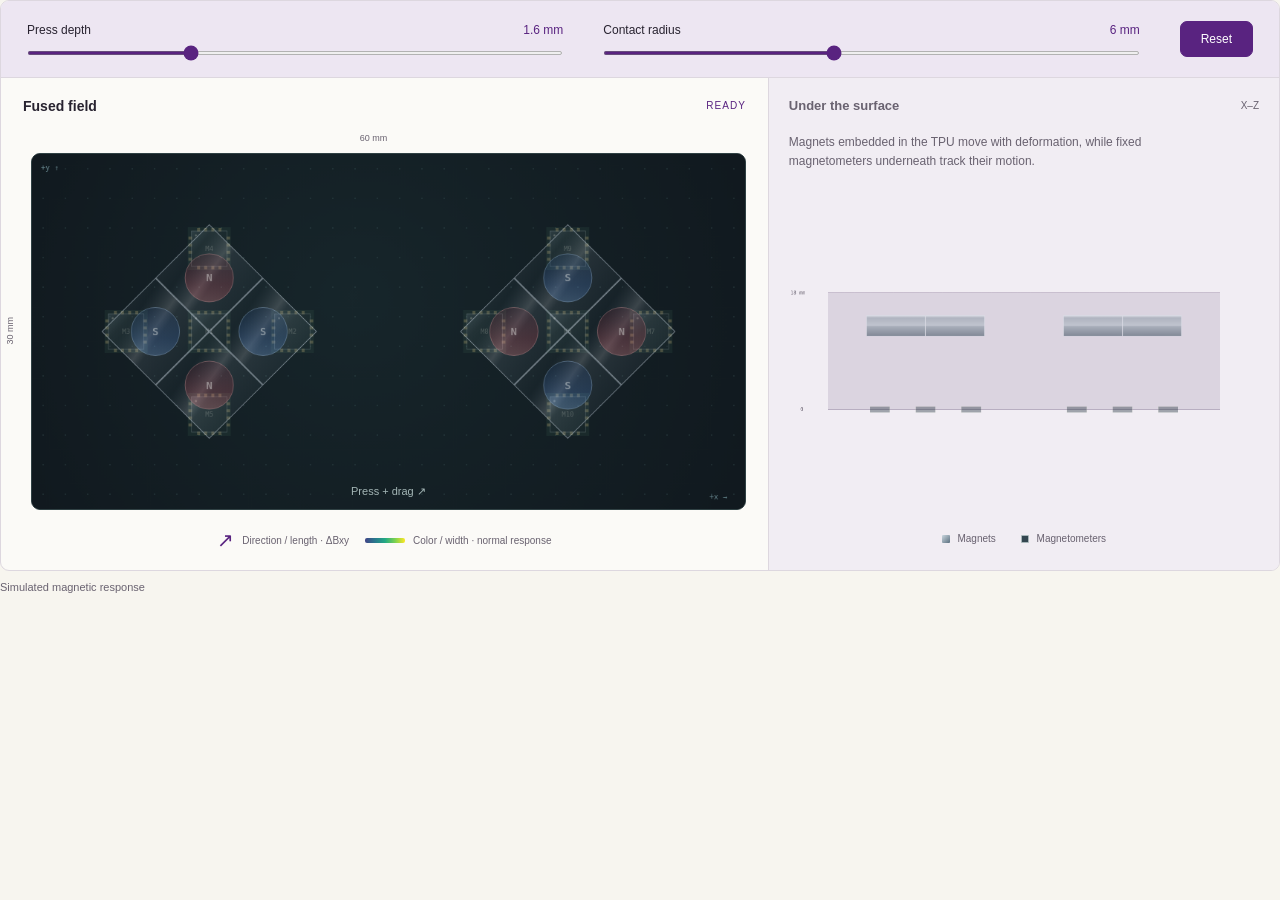
==== interactive/touch/index.html @ 54abc70d "Explain embedded magnets and fixed magnetometers in interactive section" ====
<!doctype html>
<html lang="en"><head><meta charset="UTF-8"><meta name="viewport" content="width=device-width, initial-scale=1"><title>PanoTac · Touch Lab</title><meta name="description" content="Press and drag to explore a simulated tactile field."><link rel="stylesheet" href="style.css?v=section-description-v3"></head>
<body><main>


<section class="instrument" aria-label="Interactive tactile simulator">
<div class="controls" aria-label="Contact settings">
<div class="control"><label for="depth">Press depth <output id="depthValue">1.6 mm</output></label><input id="depth" type="range" min="1" max="3" step="0.1" value="1.6"></div>
<div class="control"><label for="radius">Contact radius <output id="radiusValue">6 mm</output></label><input id="radius" type="range" min="3" max="10" step="0.5" value="6"></div>
<button id="reset">Reset</button>
</div>
<div class="workspace"><div class="toolbar"><h1>Fused field</h1><span id="status" role="status">READY</span></div>
<div class="surface-wrap"><canvas id="surface" width="960" height="480" aria-label="Tactile field with eight magnets and ten fixed magnetometers. Press and drag to apply shear."></canvas><span class="axis-top">60 mm</span><span class="axis-side">30 mm</span><div id="hint">Press + drag ↗</div></div>
<div class="legend"><span><i class="legend-arrow">↗</i> Direction / length · ΔBxy</span><span><i class="ramp"></i> Color / width · normal response</span></div>
<div class="cross-section"><div class="section-label"><span>Under the surface</span><span>X–Z</span></div><p class="section-description">Magnets embedded in the TPU move with deformation, while fixed magnetometers underneath track their motion.</p><canvas id="section" width="960" height="320" aria-label="X-Z cross-section through the TPU pockets and magnets above fixed magnetometers"></canvas><div class="section-key"><span><i class="dot magnet"></i> Magnets</span><span><i class="dot sensor"></i> Magnetometers</span></div></div>
</div></section>
<p class="footnote">Simulated magnetic response</p>
</main><script type="module" src="app.mjs"></script><script>new ResizeObserver(()=>parent.postMessage({type:"panotac-touch-height",height:Math.ceil(document.body.getBoundingClientRect().height)},location.origin)).observe(document.body);</script></body></html>
---- interactive/touch/style.css ----
500;600;700&family=IBM+Plex+Mono:wght@400;500&display=swap');
:root{color-scheme:dark;--bg:#101313;--ink:#e9eeea;--line:#2a3334;--lime:#c1e88a;--mono:'IBM Plex Mono',monospace}
*{box-sizing:border-box}body{margin:0;background:var(--bg);color:var(--ink);font:15px 'DM Sans',system-ui,sans-serif}main{max-width:1100px;margin:auto;padding:0 32px}a{color:inherit}button,a,input{-webkit-tap-highlight-color:transparent}button:focus-visible,a:focus-visible,input:focus-visible{outline:2px solid var(--lime);outline-offset:5px}
header{height:76px;display:flex;align-items:center;border-bottom:1px solid var(--line)}.brand{text-decoration:none;font-size:22px;font-weight:700;display:flex;align-items:center;gap:17px}.brand span{font:10px var(--mono);letter-spacing:2px;color:#9daea5}.instruction{margin:24px 0;color:#a9b9b0;font-size:14px}
.instrument{border:1px solid var(--line);border-radius:14px;overflow:hidden;background:#111718}.controls{display:flex;align-items:center;gap:40px;padding:24px 28px;background:#161d1c;border-bottom:1px solid var(--line)}.control{flex:1;min-width:0}.control label{display:flex;justify-content:space-between;gap:12px;font-size:12px;margin-bottom:14px}output{color:var(--lime);font:11px var(--mono)}input[type=range]{display:block;width:100%;height:4px;accent-color:var(--lime);margin:0;cursor:pointer}button{font:12px 'DM Sans',system-ui,sans-serif;color:#c7d2cb;cursor:pointer;background:#25312b;border:1px solid #415246;border-radius:7px;padding:10px 20px}button:hover{background:#304035}
.toolbar{height:55px;display:flex;align-items:center;justify-content:space-between;padding:0 28px}.toolbar h1{font-size:14px;font-weight:500;margin:0}#status{font:9px var(--mono);color:var(--lime);letter-spacing:1px}.surface-wrap{position:relative;margin:22px 35px 8px}#surface{display:block;width:100%;height:auto;aspect-ratio:2;touch-action:none;cursor:crosshair;background:#111b20;border:1px solid #304144;border-radius:9px}#hint{pointer-events:none;position:absolute;bottom:12px;left:0;right:0;text-align:center;font:11px var(--mono);color:#a3b5b5;transition:opacity .3s}.axis-top{position:absolute;top:-20px;left:46%;font:9px var(--mono);color:#657c7e}.axis-side{position:absolute;left:-26px;top:46%;writing-mode:vertical-rl;transform:rotate(180deg);font:9px var(--mono);color:#657c7e}
.legend{padding:12px 20px 20px;display:flex;gap:24px;align-items:center;justify-content:center;font-size:11px;color:#9aada3}.legend>span{display:flex;align-items:center;gap:8px}.legend-arrow{font-style:normal;font-size:20px;color:#92b7ae}.ramp{display:inline-block;width:40px;height:5px;border-radius:2px;background:linear-gradient(90deg,#414487,#2a788e,#22a884,#7ad151,#fde725)}
.cross-section{border-top:1px solid var(--line);padding:17px 25px 16px;background:#131a1b}.section-label{display:flex;justify-content:space-between;font:10px var(--mono);color:#a2b3aa}.section-label span+span{color:#708582}#section{display:block;width:100%;height:auto;aspect-ratio:3 / 1;margin:5px 0}.section-key{display:flex;justify-content:center;font-size:10px;color:#859b90;gap:25px}.dot{display:inline-block;width:8px;height:8px;margin-right:5px;vertical-align:middle;border-radius:1px}.magnet{background:linear-gradient(135deg,#cbd7df,#5b6f7f)}.sensor{background:#344650;border:1px solid #a9b7b9}.footnote{margin:16px 0 28px;font-size:10px;color:#6f8478}
@media(max-width:600px){main{padding:0 16px}header{height:62px}.instruction{font-size:12px;margin:20px 0}.controls{padding:20px 18px;gap:25px 20px;display:grid;grid-template-columns:1fr auto}.control{grid-column:1}.controls button{grid-column:2;grid-row:1/3;padding:10px 12px}.toolbar{padding:0 18px}.surface-wrap{margin:22px 22px 8px}.axis-side{left:-18px}#hint{font-size:9px}.legend{flex-wrap:wrap;gap:4px 16px;font-size:9px;padding:8px 10px 16px}.cross-section{padding:15px 14px}.section-key{font-size:9px}}

/* PanoTac website theme; signal colors retain their scientific scale. */
:root{color-scheme:light;--bg:#f7f5ef;--ink:#282330;--line:#ddd7df;--lime:#592380;--mono:Arial,Helvetica,sans-serif}
body{font-family:Arial,Helvetica,sans-serif}main{max-width:none;padding:0}
.instrument{background:#fbfaf7;border-radius:9px}.controls{background:#ede6f2;padding:20px 26px}.control label{font-size:12px}output{font-size:12px;font-variant-numeric:tabular-nums}
button{font-family:Arial,Helvetica,sans-serif;background:#592380;border-color:#592380;color:#fff}button:hover{background:#41165f}
.toolbar h1{font-weight:600}.axis-top,.axis-side{color:#696270}.legend{color:#696270}.legend-arrow{color:#592380}
.cross-section{background:#f1edf3}.section-label,.section-label span+span,.section-key{color:#696270}.section-label{font-size:11px}.footnote{color:#696270;margin:10px 0 0;font-size:11px}.surface-wrap{margin-top:22px}#surface{background:#101a20}#status{font-size:10px}
@media(max-width:600px){main{padding:0}.controls{padding:18px}.legend{line-height:1.5}.footnote{font-size:10px}}

/* Keep the contact field and its deformation visible together. */
.workspace{display:grid;grid-template-columns:minmax(0,3fr) minmax(0,2fr);grid-template-rows:55px auto auto}
.toolbar{grid-column:1;grid-row:1;padding:0 22px}
.surface-wrap{grid-column:1;grid-row:2;margin:20px 22px 8px 30px}
.legend{grid-column:1;grid-row:3;flex-wrap:wrap;gap:4px 16px;padding:10px 12px 18px;font-size:10px}
.cross-section{grid-column:2;grid-row:1/4;border-top:0;border-left:1px solid var(--line);padding:0 20px 18px;display:flex;flex-direction:column;justify-content:center;min-width:0}
.section-label{height:55px;flex-shrink:0;align-items:center;font:600 13px Arial,Helvetica,sans-serif;margin-bottom:auto}.section-label span+span{font-size:10px;font-weight:400}
#section{margin:18px 0;width:100%;height:auto;aspect-ratio:3/1}.section-key{margin-top:auto;min-height:28px;align-items:center}
@media(max-width:650px){.workspace{display:block}.toolbar{height:44px}.surface-wrap{max-width:460px;margin:20px auto 8px;width:calc(100% - 48px)}.cross-section{border-left:0;border-top:1px solid var(--line);padding:0 18px 12px}.section-label{height:40px}#section{max-width:400px;margin:0 auto 8px}.section-key{min-height:20px}.controls{padding:14px 18px;gap:18px}.control label{margin-bottom:10px}}

.section-label{margin-bottom:0}.section-description{font:12px/1.6 Arial,Helvetica,sans-serif;color:#696270;margin:0 0 auto;max-width:360px} .cross-section #section{margin-top:24px}@media(max-width:650px){.section-description{max-width:none;margin-bottom:14px}.cross-section #section{margin-top:0}}
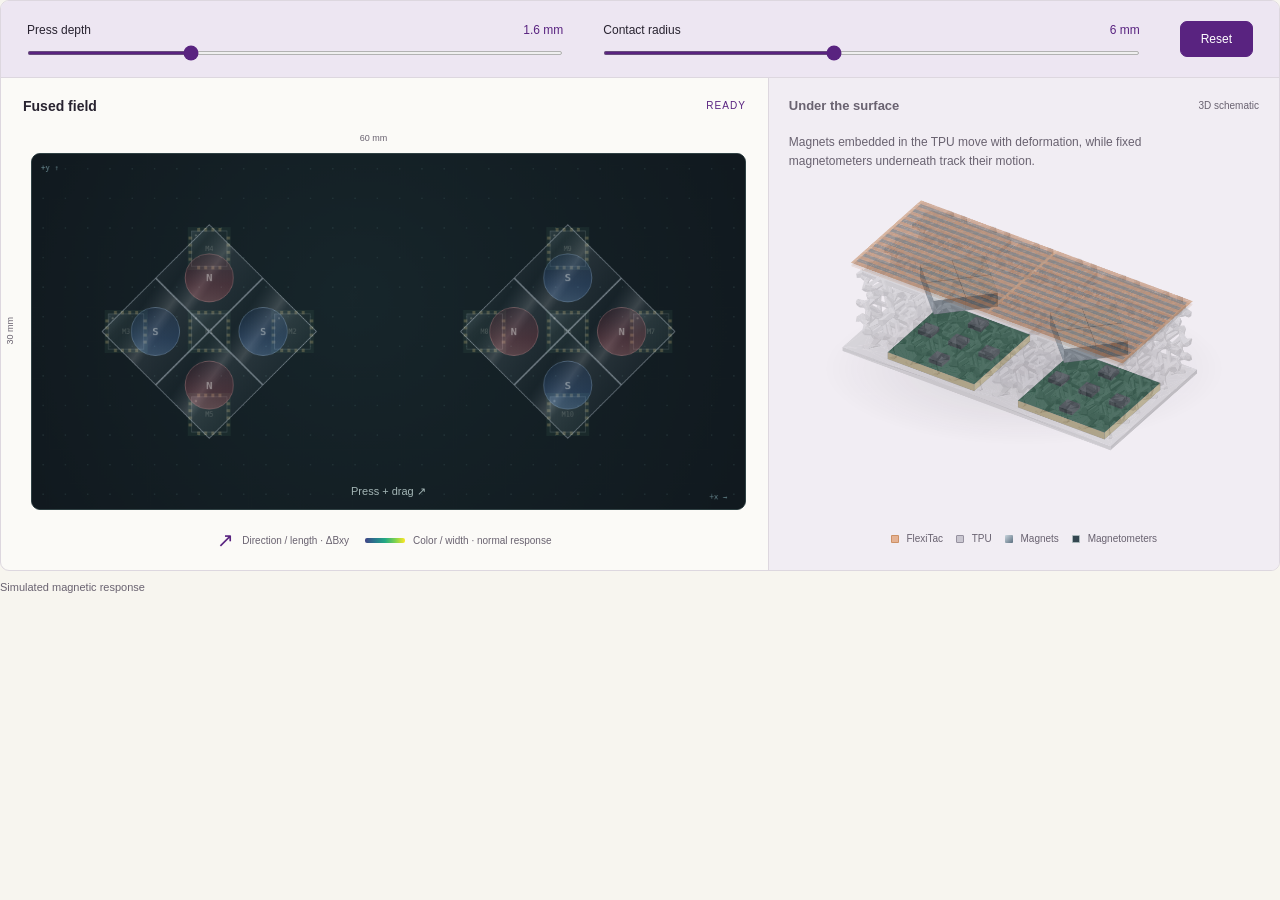
==== commit 476b9ba0: "Show Blender-based tactile assembly with transparent FlexiTac" ====
--- a/interactive/touch/index.html
+++ b/interactive/touch/index.html
@@ -1,5 +1,5 @@
 <!doctype html>
-<html lang="en"><head><meta charset="UTF-8"><meta name="viewport" content="width=device-width, initial-scale=1"><title>PanoTac · Touch Lab</title><meta name="description" content="Press and drag to explore a simulated tactile field."><link rel="stylesheet" href="style.css?v=section-description-v3"></head>
+<html lang="en"><head><meta charset="UTF-8"><meta name="viewport" content="width=device-width, initial-scale=1"><title>PanoTac · Touch Lab</title><meta name="description" content="Press and drag to explore a simulated tactile field."><link rel="stylesheet" href="style.css?v=flexitac-v1"></head>
 <body><main>
 
 
@@ -12,7 +12,7 @@
 <div class="workspace"><div class="toolbar"><h1>Fused field</h1><span id="status" role="status">READY</span></div>
 <div class="surface-wrap"><canvas id="surface" width="960" height="480" aria-label="Tactile field with eight magnets and ten fixed magnetometers. Press and drag to apply shear."></canvas><span class="axis-top">60 mm</span><span class="axis-side">30 mm</span><div id="hint">Press + drag ↗</div></div>
 <div class="legend"><span><i class="legend-arrow">↗</i> Direction / length · ΔBxy</span><span><i class="ramp"></i> Color / width · normal response</span></div>
-<div class="cross-section"><div class="section-label"><span>Under the surface</span><span>X–Z</span></div><p class="section-description">Magnets embedded in the TPU move with deformation, while fixed magnetometers underneath track their motion.</p><canvas id="section" width="960" height="320" aria-label="X-Z cross-section through the TPU pockets and magnets above fixed magnetometers"></canvas><div class="section-key"><span><i class="dot magnet"></i> Magnets</span><span><i class="dot sensor"></i> Magnetometers</span></div></div>
+<div class="cross-section"><div class="section-label"><span>Under the surface</span><span>3D schematic</span></div><p class="section-description">Magnets embedded in the TPU move with deformation, while fixed magnetometers underneath track their motion.</p><canvas id="section" width="960" height="600" aria-label="3D schematic of eight embedded magnets above fixed magnetometers"></canvas><div class="section-key"><span><i class="dot flexitac"></i> FlexiTac</span><span><i class="dot tpu"></i> TPU</span><span><i class="dot magnet"></i> Magnets</span><span><i class="dot sensor"></i> Magnetometers</span></div></div>
 </div></section>
 <p class="footnote">Simulated magnetic response</p>
-</main><script type="module" src="app.mjs"></script><script>new ResizeObserver(()=>parent.postMessage({type:"panotac-touch-height",height:Math.ceil(document.body.getBoundingClientRect().height)},location.origin)).observe(document.body);</script></body></html>
+</main><script type="module" src="app.mjs?v=blender-flexitac-v2"></script><script>new ResizeObserver(()=>parent.postMessage({type:"panotac-touch-height",height:Math.ceil(document.body.getBoundingClientRect().height)},location.origin)).observe(document.body);</script></body></html>
--- a/interactive/touch/style.css
+++ b/interactive/touch/style.css
@@ -28,3 +28,9 @@
 @media(max-width:650px){.workspace{display:block}.toolbar{height:44px}.surface-wrap{max-width:460px;margin:20px auto 8px;width:calc(100% - 48px)}.cross-section{border-left:0;border-top:1px solid var(--line);padding:0 18px 12px}.section-label{height:40px}#section{max-width:400px;margin:0 auto 8px}.section-key{min-height:20px}.controls{padding:14px 18px;gap:18px}.control label{margin-bottom:10px}}
 
 .section-label{margin-bottom:0}.section-description{font:12px/1.6 Arial,Helvetica,sans-serif;color:#696270;margin:0 0 auto;max-width:360px} .cross-section #section{margin-top:24px}@media(max-width:650px){.section-description{max-width:none;margin-bottom:14px}.cross-section #section{margin-top:0}}
+
+#section{aspect-ratio:960/420}
+
+#section{aspect-ratio:960/600;max-width:none}.dot.tpu{background:#c9c6d0;border:1px solid #96919f}.section-key{gap:15px;flex-wrap:wrap}.cross-section #section{margin:8px 0}.section-description{margin-bottom:6px}
+
+.dot.flexitac{background:#d9783480;border:1px solid #b8753f88}.section-key{gap:8px 13px}
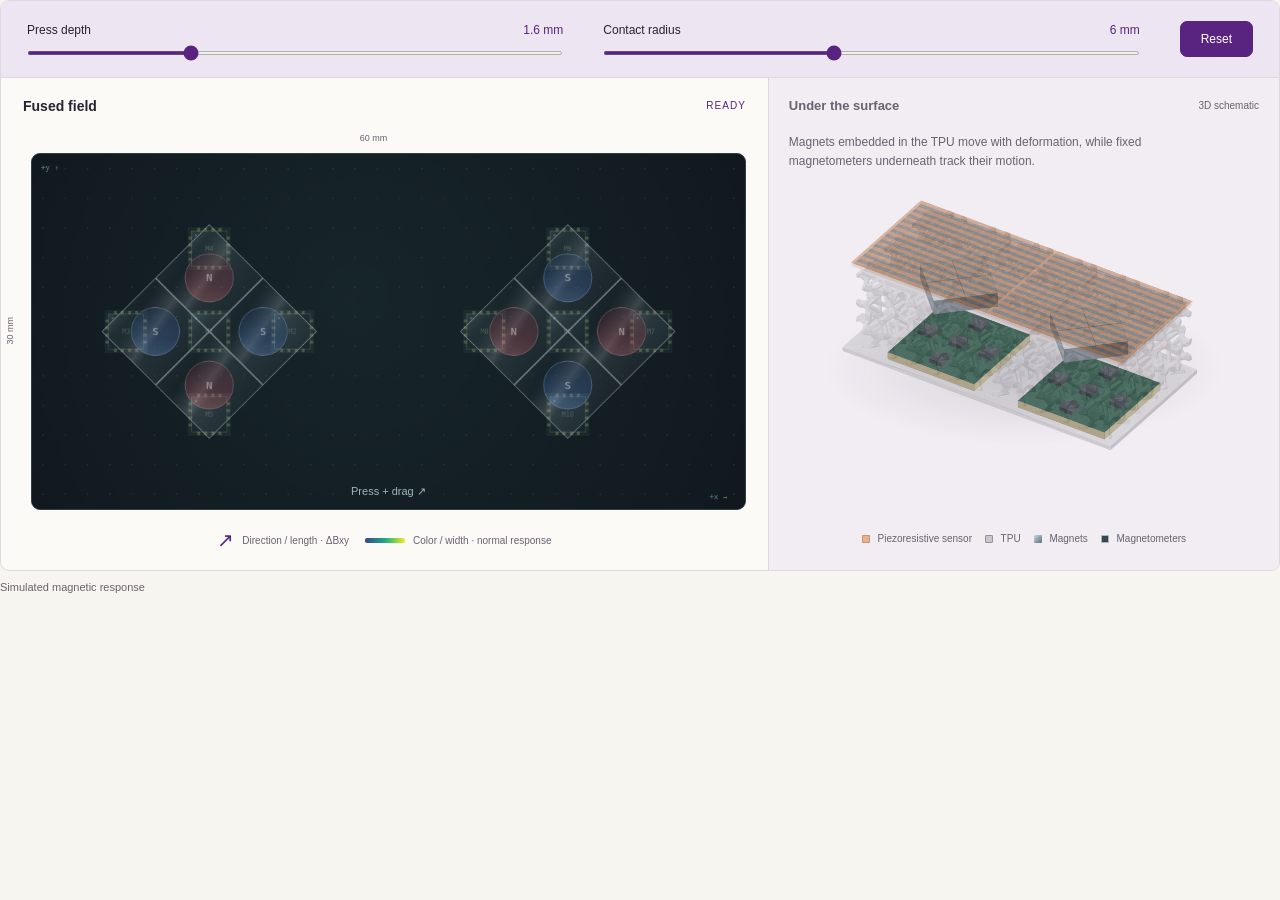
==== commit f7f28bb8: "Rename tactile layer legend to Piezoresistive sensor" ====
--- a/interactive/touch/index.html
+++ b/interactive/touch/index.html
@@ -12,7 +12,7 @@
 <div class="workspace"><div class="toolbar"><h1>Fused field</h1><span id="status" role="status">READY</span></div>
 <div class="surface-wrap"><canvas id="surface" width="960" height="480" aria-label="Tactile field with eight magnets and ten fixed magnetometers. Press and drag to apply shear."></canvas><span class="axis-top">60 mm</span><span class="axis-side">30 mm</span><div id="hint">Press + drag ↗</div></div>
 <div class="legend"><span><i class="legend-arrow">↗</i> Direction / length · ΔBxy</span><span><i class="ramp"></i> Color / width · normal response</span></div>
-<div class="cross-section"><div class="section-label"><span>Under the surface</span><span>3D schematic</span></div><p class="section-description">Magnets embedded in the TPU move with deformation, while fixed magnetometers underneath track their motion.</p><canvas id="section" width="960" height="600" aria-label="3D schematic of eight embedded magnets above fixed magnetometers"></canvas><div class="section-key"><span><i class="dot flexitac"></i> FlexiTac</span><span><i class="dot tpu"></i> TPU</span><span><i class="dot magnet"></i> Magnets</span><span><i class="dot sensor"></i> Magnetometers</span></div></div>
+<div class="cross-section"><div class="section-label"><span>Under the surface</span><span>3D schematic</span></div><p class="section-description">Magnets embedded in the TPU move with deformation, while fixed magnetometers underneath track their motion.</p><canvas id="section" width="960" height="600" aria-label="3D schematic of eight embedded magnets above fixed magnetometers"></canvas><div class="section-key"><span><i class="dot flexitac"></i> Piezoresistive sensor</span><span><i class="dot tpu"></i> TPU</span><span><i class="dot magnet"></i> Magnets</span><span><i class="dot sensor"></i> Magnetometers</span></div></div>
 </div></section>
 <p class="footnote">Simulated magnetic response</p>
 </main><script type="module" src="app.mjs?v=blender-flexitac-v2"></script><script>new ResizeObserver(()=>parent.postMessage({type:"panotac-touch-height",height:Math.ceil(document.body.getBoundingClientRect().height)},location.origin)).observe(document.body);</script></body></html>
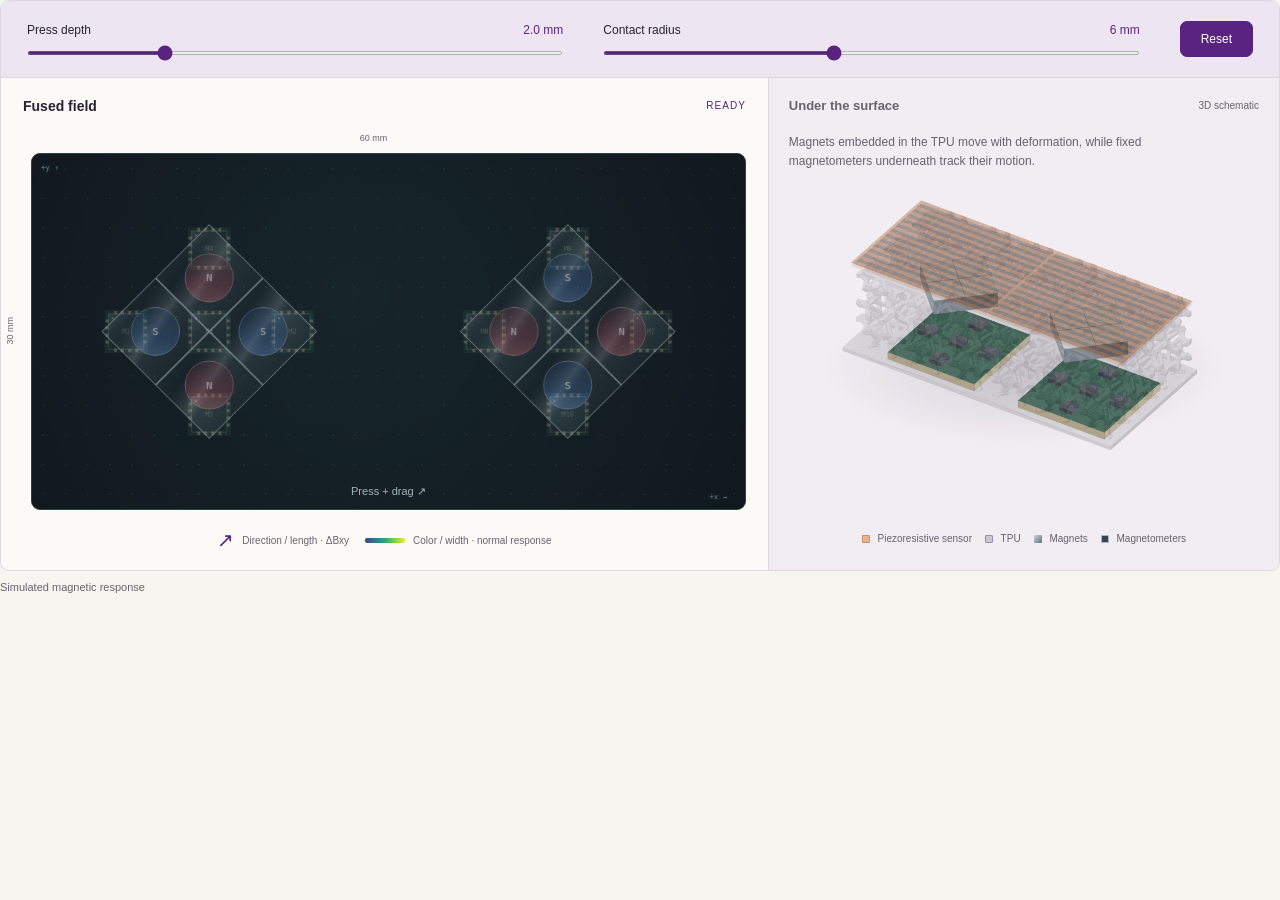
==== commit 6f63c0d9: "Set press depth range to 1.5–3.5 mm with 2 mm default" ====
--- a/interactive/touch/index.html
+++ b/interactive/touch/index.html
@@ -5,7 +5,7 @@
 
 <section class="instrument" aria-label="Interactive tactile simulator">
 <div class="controls" aria-label="Contact settings">
-<div class="control"><label for="depth">Press depth <output id="depthValue">1.6 mm</output></label><input id="depth" type="range" min="1" max="3" step="0.1" value="1.6"></div>
+<div class="control"><label for="depth">Press depth <output id="depthValue">2.0 mm</output></label><input id="depth" type="range" min="1.5" max="3.5" step="0.1" value="2"></div>
 <div class="control"><label for="radius">Contact radius <output id="radiusValue">6 mm</output></label><input id="radius" type="range" min="3" max="10" step="0.5" value="6"></div>
 <button id="reset">Reset</button>
 </div>
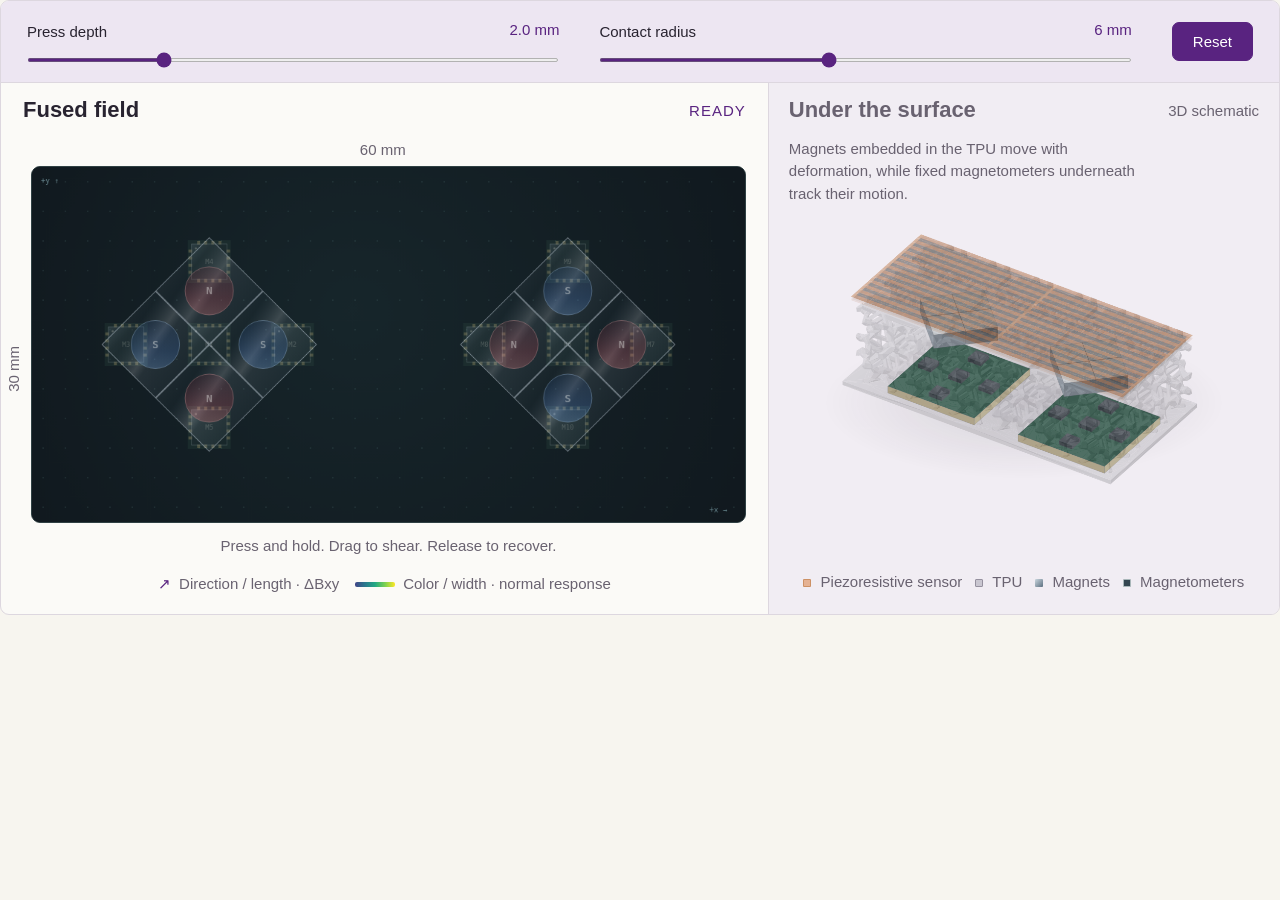
==== commit 954665dc: "Unify typography and refine release site authors and layout" ====
--- a/interactive/touch/index.html
+++ b/interactive/touch/index.html
@@ -1,5 +1,6 @@
 <!doctype html>
-<html lang="en"><head><meta charset="UTF-8"><meta name="viewport" content="width=device-width, initial-scale=1"><title>PanoTac · Touch Lab</title><meta name="description" content="Press and drag to explore a simulated tactile field."><link rel="stylesheet" href="style.css?v=flexitac-v1"></head>
+<html lang="en"><head><meta charset="UTF-8"><meta name="viewport" content="width=device-width, initial-scale=1"><title>PanoTac · Touch Lab</title><meta name="description" content="Press and drag to explore a simulated tactile field."><link rel="stylesheet" href="../../typography.css?v=type-v6">
+<link rel="stylesheet" href="style.css?v=instructions-v1"></head>
 <body><main>
 
 
@@ -10,9 +11,9 @@
 <button id="reset">Reset</button>
 </div>
 <div class="workspace"><div class="toolbar"><h1>Fused field</h1><span id="status" role="status">READY</span></div>
-<div class="surface-wrap"><canvas id="surface" width="960" height="480" aria-label="Tactile field with eight magnets and ten fixed magnetometers. Press and drag to apply shear."></canvas><span class="axis-top">60 mm</span><span class="axis-side">30 mm</span><div id="hint">Press + drag ↗</div></div>
+<div class="surface-wrap"><canvas id="surface" width="960" height="480" aria-label="Tactile field with eight magnets and ten fixed magnetometers. Press and drag to apply shear."></canvas><span class="axis-top">60 mm</span><span class="axis-side">30 mm</span><p id="hint">Press and hold. Drag to shear. Release to recover.</p></div>
 <div class="legend"><span><i class="legend-arrow">↗</i> Direction / length · ΔBxy</span><span><i class="ramp"></i> Color / width · normal response</span></div>
 <div class="cross-section"><div class="section-label"><span>Under the surface</span><span>3D schematic</span></div><p class="section-description">Magnets embedded in the TPU move with deformation, while fixed magnetometers underneath track their motion.</p><canvas id="section" width="960" height="600" aria-label="3D schematic of eight embedded magnets above fixed magnetometers"></canvas><div class="section-key"><span><i class="dot flexitac"></i> Piezoresistive sensor</span><span><i class="dot tpu"></i> TPU</span><span><i class="dot magnet"></i> Magnets</span><span><i class="dot sensor"></i> Magnetometers</span></div></div>
 </div></section>
-<p class="footnote">Simulated magnetic response</p>
-</main><script type="module" src="app.mjs?v=blender-flexitac-v2"></script><script>new ResizeObserver(()=>parent.postMessage({type:"panotac-touch-height",height:Math.ceil(document.body.getBoundingClientRect().height)},location.origin)).observe(document.body);</script></body></html>
+
+</main><script type="module" src="app.mjs?v=instructions-v1"></script><script>new ResizeObserver(()=>parent.postMessage({type:"panotac-touch-height",height:Math.ceil(document.body.getBoundingClientRect().height)},location.origin)).observe(document.body);</script></body></html>
--- a/typography.css
+++ b/typography.css
@@ -0,0 +1,3 @@
+/* Shared four-level type scale. Superscripts and canvas annotations are not text levels. */
+:root{--type-1:clamp(28px,3.9vw,44px);--type-2:36px;--type-3:22px;--type-4:15px}
+@media(max-width:640px){:root{--type-1:31px;--type-2:30px;--type-3:20px;--type-4:14px}}
--- a/interactive/touch/style.css
+++ b/interactive/touch/style.css
@@ -1,36 +1,47 @@
-500;600;700&family=IBM+Plex+Mono:wght@400;500&display=swap');
 :root{color-scheme:dark;--bg:#101313;--ink:#e9eeea;--line:#2a3334;--lime:#c1e88a;--mono:'IBM Plex Mono',monospace}
-*{box-sizing:border-box}body{margin:0;background:var(--bg);color:var(--ink);font:15px 'DM Sans',system-ui,sans-serif}main{max-width:1100px;margin:auto;padding:0 32px}a{color:inherit}button,a,input{-webkit-tap-highlight-color:transparent}button:focus-visible,a:focus-visible,input:focus-visible{outline:2px solid var(--lime);outline-offset:5px}
-header{height:76px;display:flex;align-items:center;border-bottom:1px solid var(--line)}.brand{text-decoration:none;font-size:22px;font-weight:700;display:flex;align-items:center;gap:17px}.brand span{font:10px var(--mono);letter-spacing:2px;color:#9daea5}.instruction{margin:24px 0;color:#a9b9b0;font-size:14px}
-.instrument{border:1px solid var(--line);border-radius:14px;overflow:hidden;background:#111718}.controls{display:flex;align-items:center;gap:40px;padding:24px 28px;background:#161d1c;border-bottom:1px solid var(--line)}.control{flex:1;min-width:0}.control label{display:flex;justify-content:space-between;gap:12px;font-size:12px;margin-bottom:14px}output{color:var(--lime);font:11px var(--mono)}input[type=range]{display:block;width:100%;height:4px;accent-color:var(--lime);margin:0;cursor:pointer}button{font:12px 'DM Sans',system-ui,sans-serif;color:#c7d2cb;cursor:pointer;background:#25312b;border:1px solid #415246;border-radius:7px;padding:10px 20px}button:hover{background:#304035}
-.toolbar{height:55px;display:flex;align-items:center;justify-content:space-between;padding:0 28px}.toolbar h1{font-size:14px;font-weight:500;margin:0}#status{font:9px var(--mono);color:var(--lime);letter-spacing:1px}.surface-wrap{position:relative;margin:22px 35px 8px}#surface{display:block;width:100%;height:auto;aspect-ratio:2;touch-action:none;cursor:crosshair;background:#111b20;border:1px solid #304144;border-radius:9px}#hint{pointer-events:none;position:absolute;bottom:12px;left:0;right:0;text-align:center;font:11px var(--mono);color:#a3b5b5;transition:opacity .3s}.axis-top{position:absolute;top:-20px;left:46%;font:9px var(--mono);color:#657c7e}.axis-side{position:absolute;left:-26px;top:46%;writing-mode:vertical-rl;transform:rotate(180deg);font:9px var(--mono);color:#657c7e}
-.legend{padding:12px 20px 20px;display:flex;gap:24px;align-items:center;justify-content:center;font-size:11px;color:#9aada3}.legend>span{display:flex;align-items:center;gap:8px}.legend-arrow{font-style:normal;font-size:20px;color:#92b7ae}.ramp{display:inline-block;width:40px;height:5px;border-radius:2px;background:linear-gradient(90deg,#414487,#2a788e,#22a884,#7ad151,#fde725)}
-.cross-section{border-top:1px solid var(--line);padding:17px 25px 16px;background:#131a1b}.section-label{display:flex;justify-content:space-between;font:10px var(--mono);color:#a2b3aa}.section-label span+span{color:#708582}#section{display:block;width:100%;height:auto;aspect-ratio:3 / 1;margin:5px 0}.section-key{display:flex;justify-content:center;font-size:10px;color:#859b90;gap:25px}.dot{display:inline-block;width:8px;height:8px;margin-right:5px;vertical-align:middle;border-radius:1px}.magnet{background:linear-gradient(135deg,#cbd7df,#5b6f7f)}.sensor{background:#344650;border:1px solid #a9b7b9}.footnote{margin:16px 0 28px;font-size:10px;color:#6f8478}
-@media(max-width:600px){main{padding:0 16px}header{height:62px}.instruction{font-size:12px;margin:20px 0}.controls{padding:20px 18px;gap:25px 20px;display:grid;grid-template-columns:1fr auto}.control{grid-column:1}.controls button{grid-column:2;grid-row:1/3;padding:10px 12px}.toolbar{padding:0 18px}.surface-wrap{margin:22px 22px 8px}.axis-side{left:-18px}#hint{font-size:9px}.legend{flex-wrap:wrap;gap:4px 16px;font-size:9px;padding:8px 10px 16px}.cross-section{padding:15px 14px}.section-key{font-size:9px}}
+*{box-sizing:border-box}body{margin:0;background:var(--bg);color:var(--ink);font:var(--type-4) 'DM Sans',system-ui,sans-serif}main{max-width:1100px;margin:auto;padding:0 32px}a{color:inherit}button,a,input{-webkit-tap-highlight-color:transparent}button:focus-visible,a:focus-visible,input:focus-visible{outline:2px solid var(--lime);outline-offset:5px}
+header{height:76px;display:flex;align-items:center;border-bottom:1px solid var(--line)}.brand{text-decoration:none;font-size:var(--type-4);font-weight:700;display:flex;align-items:center;gap:17px}.brand span{font:var(--type-4) var(--mono);letter-spacing:2px;color:#9daea5}.instruction{margin:24px 0;color:#a9b9b0;font-size:var(--type-4)}
+.instrument{border:1px solid var(--line);border-radius:14px;overflow:hidden;background:#111718}.controls{display:flex;align-items:center;gap:40px;padding:24px 28px;background:#161d1c;border-bottom:1px solid var(--line)}.control{flex:1;min-width:0}.control label{display:flex;justify-content:space-between;gap:12px;font-size:var(--type-4);margin-bottom:14px}output{color:var(--lime);font:var(--type-4) var(--mono)}input[type=range]{display:block;width:100%;height:4px;accent-color:var(--lime);margin:0;cursor:pointer}button{font:var(--type-4) 'DM Sans',system-ui,sans-serif;color:#c7d2cb;cursor:pointer;background:#25312b;border:1px solid #415246;border-radius:7px;padding:10px 20px}button:hover{background:#304035}
+.toolbar{height:55px;display:flex;align-items:center;justify-content:space-between;padding:0 28px}.toolbar h1{font-size:var(--type-4);font-weight:500;margin:0}#status{font:var(--type-4) var(--mono);color:var(--lime);letter-spacing:1px}.surface-wrap{position:relative;margin:22px 35px 8px}#surface{display:block;width:100%;height:auto;aspect-ratio:2;touch-action:none;cursor:crosshair;background:#111b20;border:1px solid #304144;border-radius:9px}#hint{pointer-events:none;position:absolute;bottom:12px;left:0;right:0;text-align:center;font:var(--type-4) var(--mono);color:#a3b5b5;transition:opacity .3s}.axis-top{position:absolute;top:-20px;left:46%;font:var(--type-4) var(--mono);color:#657c7e}.axis-side{position:absolute;left:-26px;top:46%;writing-mode:vertical-rl;transform:rotate(180deg);font:var(--type-4) var(--mono);color:#657c7e}
+.legend{padding:12px 20px 20px;display:flex;gap:24px;align-items:center;justify-content:center;font-size:var(--type-4);color:#9aada3}.legend>span{display:flex;align-items:center;gap:8px}.legend-arrow{font-style:normal;font-size:var(--type-4);color:#92b7ae}.ramp{display:inline-block;width:40px;height:5px;border-radius:2px;background:linear-gradient(90deg,#414487,#2a788e,#22a884,#7ad151,#fde725)}
+.cross-section{border-top:1px solid var(--line);padding:17px 25px 16px;background:#131a1b}.section-label{display:flex;justify-content:space-between;font:var(--type-4) var(--mono);color:#a2b3aa}.section-label span+span{color:#708582}#section{display:block;width:100%;height:auto;aspect-ratio:3 / 1;margin:5px 0}.section-key{display:flex;justify-content:center;font-size:var(--type-4);color:#859b90;gap:25px}.dot{display:inline-block;width:8px;height:8px;margin-right:5px;vertical-align:middle;border-radius:1px}.magnet{background:linear-gradient(135deg,#cbd7df,#5b6f7f)}.sensor{background:#344650;border:1px solid #a9b7b9}.footnote{margin:16px 0 28px;font-size:var(--type-4);color:#6f8478}
+@media(max-width:600px){main{padding:0 16px}header{height:62px}.instruction{font-size:var(--type-4);margin:20px 0}.controls{padding:20px 18px;gap:25px 20px;display:grid;grid-template-columns:1fr auto}.control{grid-column:1}.controls button{grid-column:2;grid-row:1/3;padding:10px 12px}.toolbar{padding:0 18px}.surface-wrap{margin:22px 22px 8px}.axis-side{left:-18px}#hint{font-size:var(--type-4)}.legend{flex-wrap:wrap;gap:4px 16px;font-size:var(--type-4);padding:8px 10px 16px}.cross-section{padding:15px 14px}.section-key{font-size:var(--type-4)}}
 
 /* PanoTac website theme; signal colors retain their scientific scale. */
 :root{color-scheme:light;--bg:#f7f5ef;--ink:#282330;--line:#ddd7df;--lime:#592380;--mono:Arial,Helvetica,sans-serif}
 body{font-family:Arial,Helvetica,sans-serif}main{max-width:none;padding:0}
-.instrument{background:#fbfaf7;border-radius:9px}.controls{background:#ede6f2;padding:20px 26px}.control label{font-size:12px}output{font-size:12px;font-variant-numeric:tabular-nums}
+.instrument{background:#fbfaf7;border-radius:9px}.controls{background:#ede6f2;padding:20px 26px}.control label{font-size:var(--type-4)}output{font-size:var(--type-4);font-variant-numeric:tabular-nums}
 button{font-family:Arial,Helvetica,sans-serif;background:#592380;border-color:#592380;color:#fff}button:hover{background:#41165f}
 .toolbar h1{font-weight:600}.axis-top,.axis-side{color:#696270}.legend{color:#696270}.legend-arrow{color:#592380}
-.cross-section{background:#f1edf3}.section-label,.section-label span+span,.section-key{color:#696270}.section-label{font-size:11px}.footnote{color:#696270;margin:10px 0 0;font-size:11px}.surface-wrap{margin-top:22px}#surface{background:#101a20}#status{font-size:10px}
-@media(max-width:600px){main{padding:0}.controls{padding:18px}.legend{line-height:1.5}.footnote{font-size:10px}}
+.cross-section{background:#f1edf3}.section-label,.section-label span+span,.section-key{color:#696270}.section-label{font-size:var(--type-4)}.footnote{color:#696270;margin:10px 0 0;font-size:var(--type-4)}.surface-wrap{margin-top:22px}#surface{background:#101a20}#status{font-size:var(--type-4)}
+@media(max-width:600px){main{padding:0}.controls{padding:18px}.legend{line-height:1.5}.footnote{font-size:var(--type-4)}}
 
 /* Keep the contact field and its deformation visible together. */
 .workspace{display:grid;grid-template-columns:minmax(0,3fr) minmax(0,2fr);grid-template-rows:55px auto auto}
 .toolbar{grid-column:1;grid-row:1;padding:0 22px}
 .surface-wrap{grid-column:1;grid-row:2;margin:20px 22px 8px 30px}
-.legend{grid-column:1;grid-row:3;flex-wrap:wrap;gap:4px 16px;padding:10px 12px 18px;font-size:10px}
+.legend{grid-column:1;grid-row:3;flex-wrap:wrap;gap:4px 16px;padding:10px 12px 18px;font-size:var(--type-4)}
 .cross-section{grid-column:2;grid-row:1/4;border-top:0;border-left:1px solid var(--line);padding:0 20px 18px;display:flex;flex-direction:column;justify-content:center;min-width:0}
-.section-label{height:55px;flex-shrink:0;align-items:center;font:600 13px Arial,Helvetica,sans-serif;margin-bottom:auto}.section-label span+span{font-size:10px;font-weight:400}
+.section-label{height:55px;flex-shrink:0;align-items:center;font:600 var(--type-4) Arial,Helvetica,sans-serif;margin-bottom:auto}.section-label span+span{font-size:var(--type-4);font-weight:400}
 #section{margin:18px 0;width:100%;height:auto;aspect-ratio:3/1}.section-key{margin-top:auto;min-height:28px;align-items:center}
 @media(max-width:650px){.workspace{display:block}.toolbar{height:44px}.surface-wrap{max-width:460px;margin:20px auto 8px;width:calc(100% - 48px)}.cross-section{border-left:0;border-top:1px solid var(--line);padding:0 18px 12px}.section-label{height:40px}#section{max-width:400px;margin:0 auto 8px}.section-key{min-height:20px}.controls{padding:14px 18px;gap:18px}.control label{margin-bottom:10px}}
 
-.section-label{margin-bottom:0}.section-description{font:12px/1.6 Arial,Helvetica,sans-serif;color:#696270;margin:0 0 auto;max-width:360px} .cross-section #section{margin-top:24px}@media(max-width:650px){.section-description{max-width:none;margin-bottom:14px}.cross-section #section{margin-top:0}}
+.section-label{margin-bottom:0}.section-description{font:var(--type-4)/1.6 Arial,Helvetica,sans-serif;color:#696270;margin:0 0 auto;max-width:360px} .cross-section #section{margin-top:24px}@media(max-width:650px){.section-description{max-width:none;margin-bottom:14px}.cross-section #section{margin-top:0}}
 
 #section{aspect-ratio:960/420}
 
 #section{aspect-ratio:960/600;max-width:none}.dot.tpu{background:#c9c6d0;border:1px solid #96919f}.section-key{gap:15px;flex-wrap:wrap}.cross-section #section{margin:8px 0}.section-description{margin-bottom:6px}
 
 .dot.flexitac{background:#d9783480;border:1px solid #b8753f88}.section-key{gap:8px 13px}
+
+.toolbar h1,.section-label>span:first-child{font-size:var(--type-3);font-weight:600;line-height:1.4}
+.section-label{height:auto;min-height:55px;gap:12px;flex-wrap:wrap;padding-block:10px}
+.control label{flex-wrap:wrap}.legend>span{flex-wrap:wrap}.toolbar{gap:12px;height:auto;min-height:55px}
+.axis-top{top:-25px}.surface-wrap{margin-top:28px}.section-description{line-height:1.7}
+
+body,.section-description,.legend{line-height:1.5}
+
+/* Keep instructions below the canvas instead of overlapping its edge. */
+#hint{position:static;margin:12px 0 0;font:400 var(--type-4)/1.5 Arial,Helvetica,sans-serif;color:var(--muted,#696270);text-align:center;pointer-events:auto}
+.legend{align-content:start;gap:8px 16px;padding-top:8px}
+.legend>span{justify-content:center}
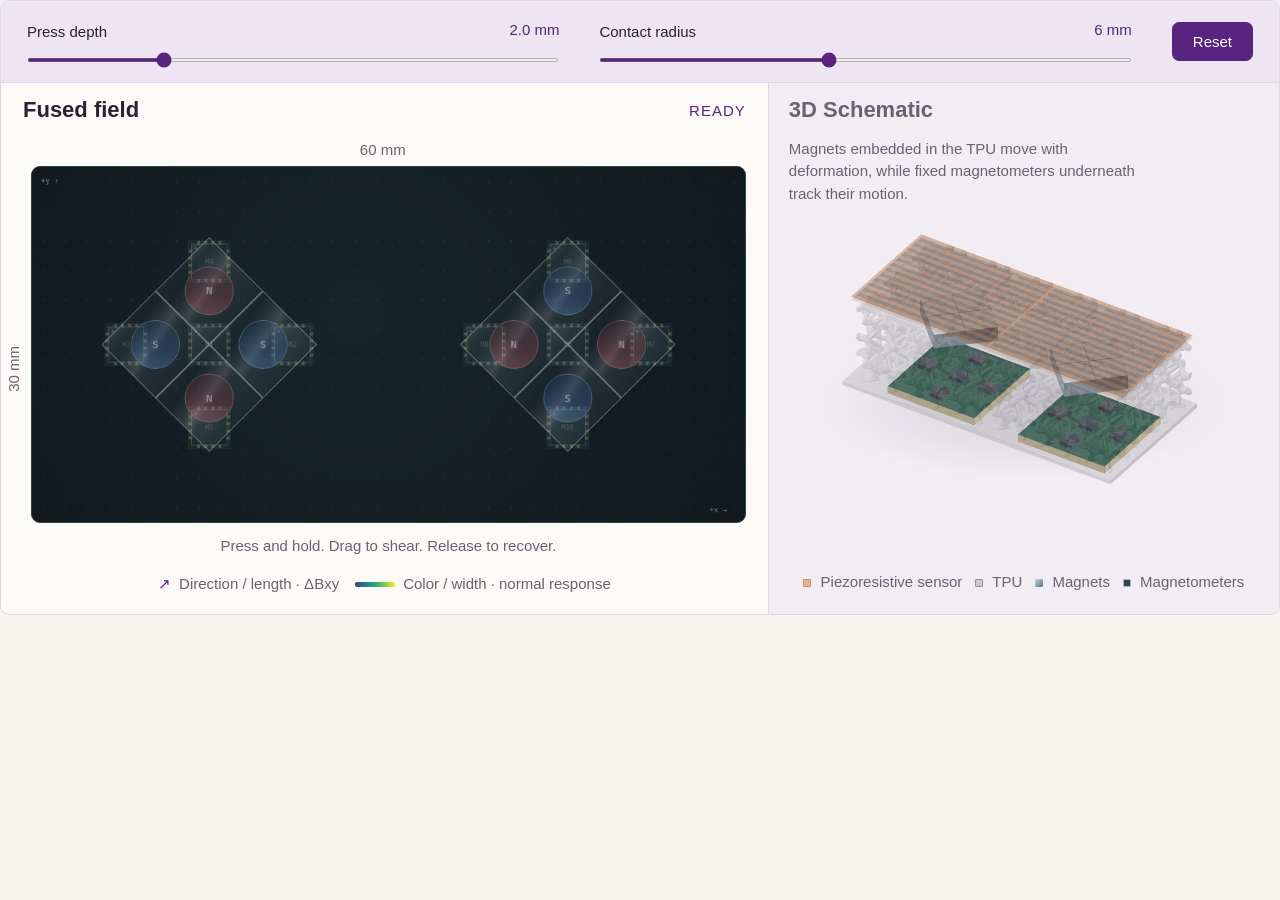
==== commit b7631df8: "Refine navigation, centered layout, and demo annotations" ====
--- a/interactive/touch/index.html
+++ b/interactive/touch/index.html
@@ -1,5 +1,5 @@
 <!doctype html>
-<html lang="en"><head><meta charset="UTF-8"><meta name="viewport" content="width=device-width, initial-scale=1"><title>PanoTac · Touch Lab</title><meta name="description" content="Press and drag to explore a simulated tactile field."><link rel="stylesheet" href="../../typography.css?v=type-v6">
+<html lang="en"><head><meta charset="UTF-8"><meta name="viewport" content="width=device-width, initial-scale=1"><title>PanoTac · Touch Lab</title><meta name="description" content="Press and drag to explore a simulated tactile field."><link rel="stylesheet" href="../../typography.css?v=l4-v3">
 <link rel="stylesheet" href="style.css?v=instructions-v1"></head>
 <body><main>
 
@@ -13,7 +13,7 @@
 <div class="workspace"><div class="toolbar"><h1>Fused field</h1><span id="status" role="status">READY</span></div>
 <div class="surface-wrap"><canvas id="surface" width="960" height="480" aria-label="Tactile field with eight magnets and ten fixed magnetometers. Press and drag to apply shear."></canvas><span class="axis-top">60 mm</span><span class="axis-side">30 mm</span><p id="hint">Press and hold. Drag to shear. Release to recover.</p></div>
 <div class="legend"><span><i class="legend-arrow">↗</i> Direction / length · ΔBxy</span><span><i class="ramp"></i> Color / width · normal response</span></div>
-<div class="cross-section"><div class="section-label"><span>Under the surface</span><span>3D schematic</span></div><p class="section-description">Magnets embedded in the TPU move with deformation, while fixed magnetometers underneath track their motion.</p><canvas id="section" width="960" height="600" aria-label="3D schematic of eight embedded magnets above fixed magnetometers"></canvas><div class="section-key"><span><i class="dot flexitac"></i> Piezoresistive sensor</span><span><i class="dot tpu"></i> TPU</span><span><i class="dot magnet"></i> Magnets</span><span><i class="dot sensor"></i> Magnetometers</span></div></div>
+<div class="cross-section"><div class="section-label"><span>3D Schematic</span></div><p class="section-description">Magnets embedded in the TPU move with deformation, while fixed magnetometers underneath track their motion.</p><canvas id="section" width="960" height="600" aria-label="3D schematic of eight embedded magnets above fixed magnetometers"></canvas><div class="section-key"><span><i class="dot flexitac"></i> Piezoresistive sensor</span><span><i class="dot tpu"></i> TPU</span><span><i class="dot magnet"></i> Magnets</span><span><i class="dot sensor"></i> Magnetometers</span></div></div>
 </div></section>
 
 </main><script type="module" src="app.mjs?v=instructions-v1"></script><script>new ResizeObserver(()=>parent.postMessage({type:"panotac-touch-height",height:Math.ceil(document.body.getBoundingClientRect().height)},location.origin)).observe(document.body);</script></body></html>
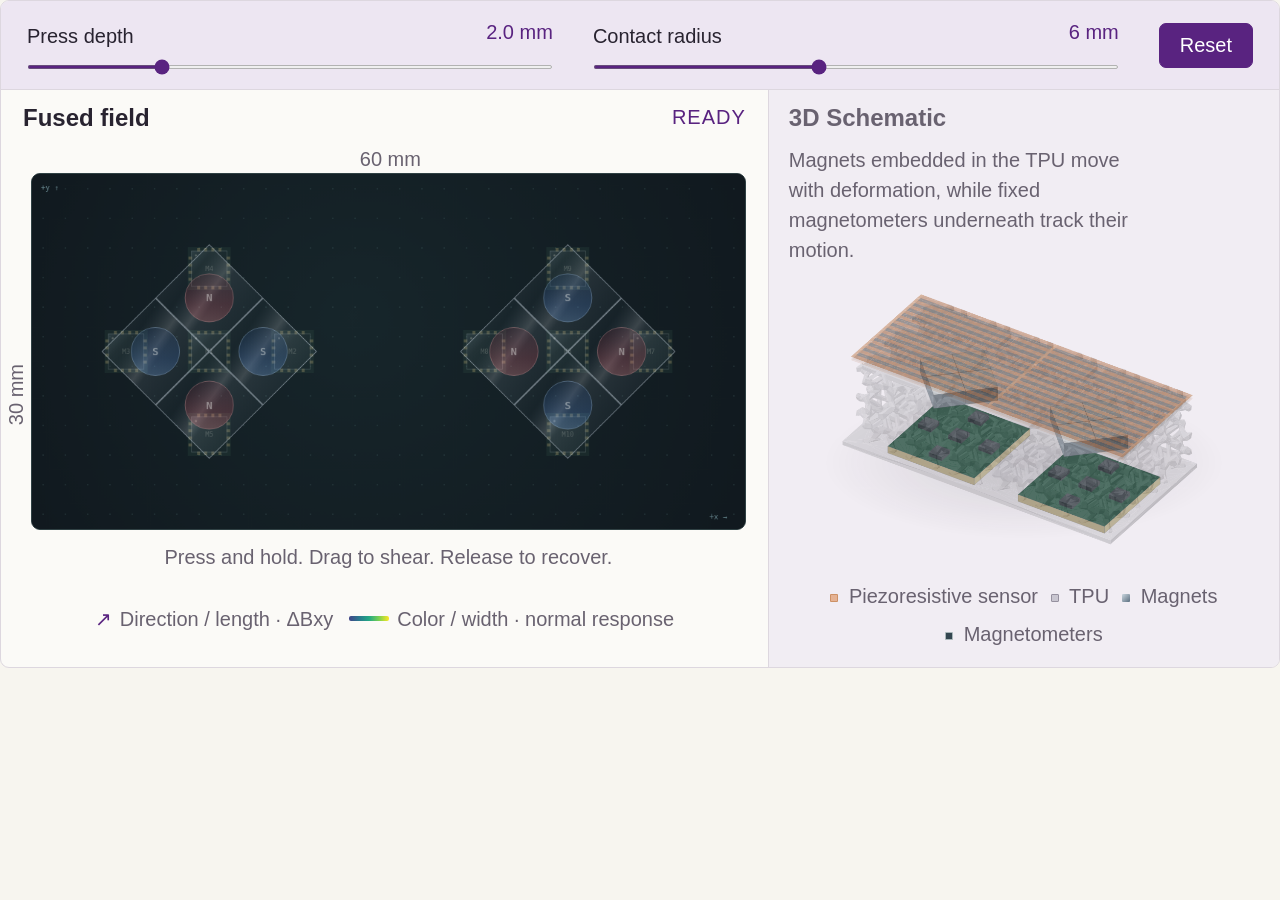
==== commit e0db8c81: "Refine typography, align results, and loop failure carousels" ====
--- a/interactive/touch/index.html
+++ b/interactive/touch/index.html
@@ -1,5 +1,5 @@
 <!doctype html>
-<html lang="en"><head><meta charset="UTF-8"><meta name="viewport" content="width=device-width, initial-scale=1"><title>PanoTac · Touch Lab</title><meta name="description" content="Press and drag to explore a simulated tactile field."><link rel="stylesheet" href="../../typography.css?v=l4-v3">
+<html lang="en"><head><meta charset="UTF-8"><meta name="viewport" content="width=device-width, initial-scale=1"><title>PanoTac · Touch Lab</title><meta name="description" content="Press and drag to explore a simulated tactile field."><link rel="stylesheet" href="../../typography.css?v=paper-title-v3">
 <link rel="stylesheet" href="style.css?v=instructions-v1"></head>
 <body><main>
 
--- a/typography.css
+++ b/typography.css
@@ -1,3 +1,3 @@
-/* Shared four-level type scale. Superscripts and canvas annotations are not text levels. */
-:root{--type-1:clamp(28px,3.9vw,44px);--type-2:36px;--type-3:22px;--type-4:15px}
-@media(max-width:640px){:root{--type-1:31px;--type-2:30px;--type-3:20px;--type-4:14px}}
+/* Five levels: paper title, section title, subheading/emphasis, body, supporting text. */
+:root{--type-1:clamp(30px,4.1vw,46px);--type-2:36px;--type-3:24px;--type-4:20px;--type-5:18px}
+@media(max-width:640px){:root{--type-1:33px;--type-2:30px;--type-3:22px;--type-4:18px;--type-5:16px}}
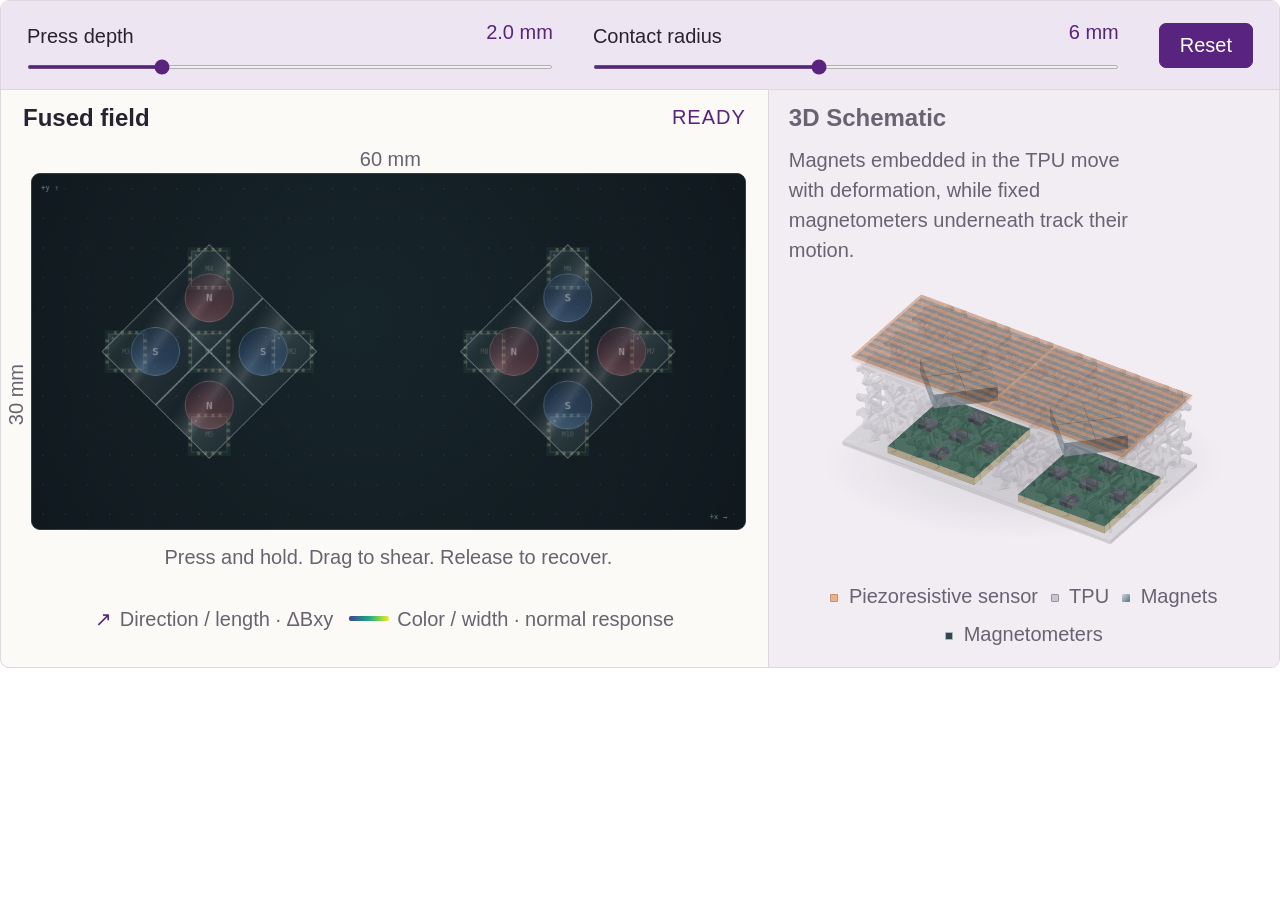
==== commit a4ebbc94: "Refresh compressed demo videos and use a plain white background" ====
--- a/interactive/touch/index.html
+++ b/interactive/touch/index.html
@@ -1,6 +1,6 @@
 <!doctype html>
 <html lang="en"><head><meta charset="UTF-8"><meta name="viewport" content="width=device-width, initial-scale=1"><title>PanoTac · Touch Lab</title><meta name="description" content="Press and drag to explore a simulated tactile field."><link rel="stylesheet" href="../../typography.css?v=paper-title-v3">
-<link rel="stylesheet" href="style.css?v=instructions-v1"></head>
+<link rel="stylesheet" href="style.css?v=white-background-v2"></head>
 <body><main>
 
 
--- a/interactive/touch/style.css
+++ b/interactive/touch/style.css
@@ -8,7 +8,7 @@
 @media(max-width:600px){main{padding:0 16px}header{height:62px}.instruction{font-size:var(--type-4);margin:20px 0}.controls{padding:20px 18px;gap:25px 20px;display:grid;grid-template-columns:1fr auto}.control{grid-column:1}.controls button{grid-column:2;grid-row:1/3;padding:10px 12px}.toolbar{padding:0 18px}.surface-wrap{margin:22px 22px 8px}.axis-side{left:-18px}#hint{font-size:var(--type-4)}.legend{flex-wrap:wrap;gap:4px 16px;font-size:var(--type-4);padding:8px 10px 16px}.cross-section{padding:15px 14px}.section-key{font-size:var(--type-4)}}
 
 /* PanoTac website theme; signal colors retain their scientific scale. */
-:root{color-scheme:light;--bg:#f7f5ef;--ink:#282330;--line:#ddd7df;--lime:#592380;--mono:Arial,Helvetica,sans-serif}
+:root{color-scheme:light;--bg:#ffffff;--ink:#282330;--line:#ddd7df;--lime:#592380;--mono:Arial,Helvetica,sans-serif}
 body{font-family:Arial,Helvetica,sans-serif}main{max-width:none;padding:0}
 .instrument{background:#fbfaf7;border-radius:9px}.controls{background:#ede6f2;padding:20px 26px}.control label{font-size:var(--type-4)}output{font-size:var(--type-4);font-variant-numeric:tabular-nums}
 button{font-family:Arial,Helvetica,sans-serif;background:#592380;border-color:#592380;color:#fff}button:hover{background:#41165f}
